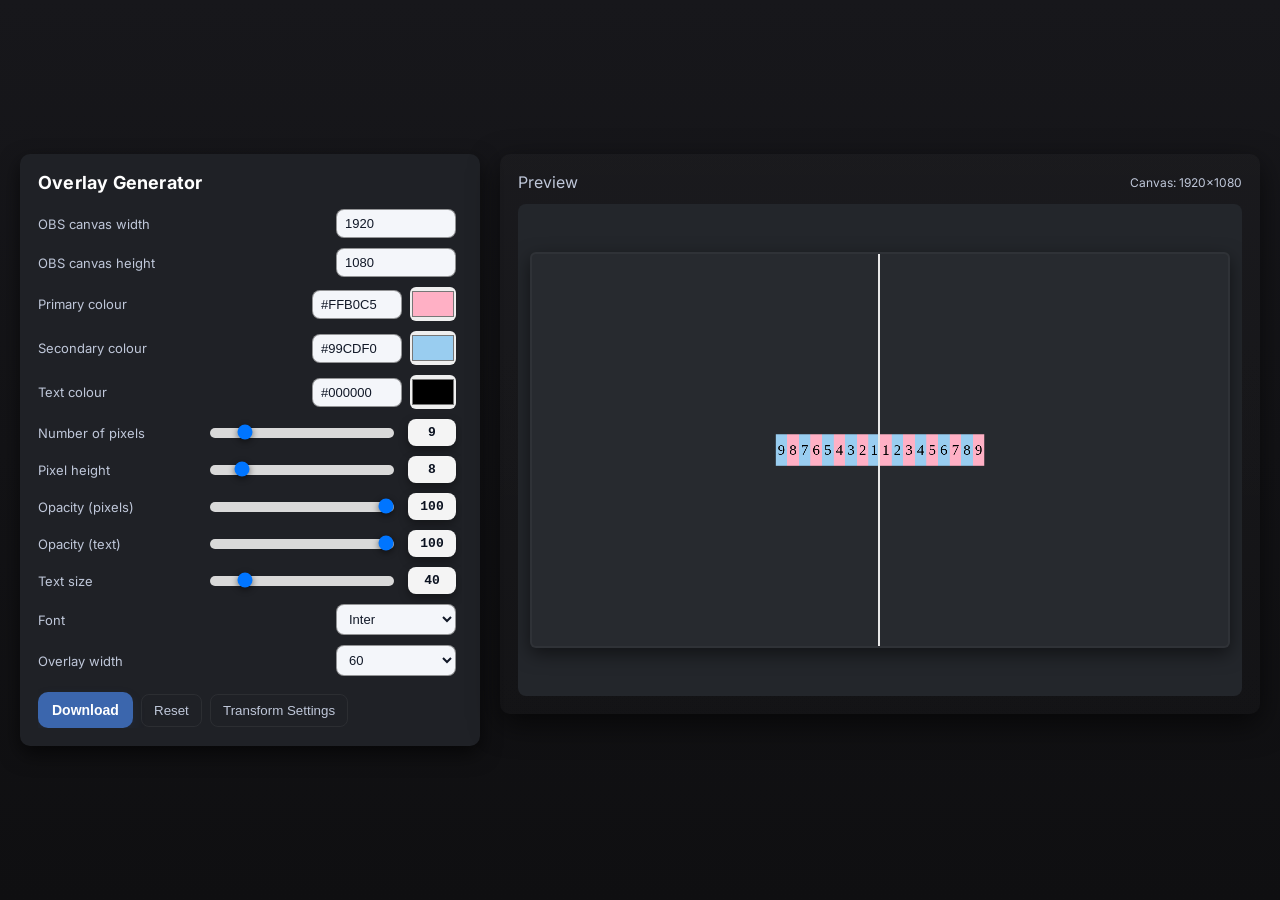
==== more-options/index.html @ 2d38989c "Fix number alignment" ====
<!DOCTYPE html>
<html lang="en">
  <head>
    <meta charset="utf-8" />
    <meta name="viewport" content="width=device-width,initial-scale=1" />
    <title>Overlay Generator</title>
    <link
      href="https://fonts.googleapis.com/css2?family=Inter:wght@300;400;600;700&family=Roboto:ital,wght@0,400;0,700;1,400&family=Oswald:wght@400;700&family=Montserrat:ital,wght@0,400;0,700;1,400&family=Open+Sans:ital,wght@0,400;0,700;1,400&family=Lato:ital,wght@0,400;0,700;1,400&family=JetBrains+Mono:wght@400;700&family=Poppins:ital,wght@0,400;0,700&family=Fira+Code:wght@400;700&family=Source+Sans+Pro:ital,wght@0,400;0,700&display=swap"
      rel="stylesheet"
    />
    <style>
      :root {
        --bg: #17171b;
        --panel: #1f2126;
        --muted: #bfc7d9;
        --accent: #3b66ad;
        --card: #23262b;
        --radius: 10px;
      }
      * { box-sizing: border-box; }
      html, body { height: 100%; }
      body {
        margin: 0;
        font-family: "Inter", system-ui, -apple-system, "Segoe UI", Roboto, "Helvetica Neue", Arial;
        background: linear-gradient(180deg, var(--bg), #0f0f11);
        color: var(--muted);
        -webkit-font-smoothing: antialiased;
        display: flex;
        align-items: stretch;
        padding: 20px;
        gap: 20px;
      }
      .app {
        width: 100%;
        display: grid;
        grid-template-columns: 460px 1fr;
        gap: 20px;
        align-items: start;
        margin: auto;
        max-width: 1400px;
      }
      .panel {
        background: var(--panel);
        border-radius: var(--radius);
        padding: 18px;
        box-shadow: 0 8px 20px rgba(0, 0, 0, 0.6);
        display: flex;
        flex-direction: column;
        gap: 12px;
        min-height: 560px;
      }
      .panel h2 { margin: 0 0 4px 0; color: #fff; font-size: 18px; letter-spacing: 0.2px; }
      .controls { display: flex; flex-direction: column; gap: 10px; overflow: auto; padding-right: 6px; }
      .row { display: flex; align-items: center; gap: 10px; justify-content: space-between; }
      label { font-size: 13px; color: var(--muted); min-width: 160px; }
      input[type="number"], input[type="text"], select {
        width: 120px;
        padding: 6px 8px;
        border-radius: 8px;
        border: 1px solid rgba(0, 0, 0, 0.4);
        background: #f4f6fa;
        color: #111827;
        font-size: 13px;
      }
	  #transformPanel span {
	    font-size: 13px;
	    color: var(--muted);
	  }

      .colour-wrap { display: flex; align-items: center; gap: 8px; }
      input[type="color"] { width: 46px; height: 34px; border-radius: 6px; padding: 0; border: 0; }
      input[type="text"].hex { width: 90px; }
      .slider-controls { display: flex; align-items: center; gap: 12px; width: 260px; }
      input[type="range"] { flex: 1; height: 10px; background: transparent; }
      input[type="range"]::-webkit-slider-runnable-track { height: 10px; border-radius: 10px; background: #d9d9d9; }
      input[type="range"]::-webkit-slider-thumb {
        -webkit-appearance: none;
        height: 18px;
        width: 18px;
        border-radius: 50%;
        background: var(--accent);
        margin-top: -4px;
        box-shadow: 0 2px 6px rgba(0, 0, 0, 0.45);
      }
      .value-badge {
        min-width: 48px;
        text-align: center;
        padding: 6px 8px;
        border-radius: 8px;
        background: rgba(255, 255, 255, 0.95);
        color: #0b1220;
        font-weight: 600;
        font-family: ui-monospace, SFMono-Regular, Menlo, Monaco, "Roboto Mono", "Courier New", monospace;
        font-size: 13px;
        box-shadow: 0 4px 10px rgba(0, 0, 0, 0.35);
      }

      button.primary {
        background: var(--accent);
        color: white;
        padding: 10px 14px;
        border-radius: 10px;
        border: none;
        font-weight: 600;
        cursor: pointer;
        font-size: 14px;

        transition: background-color 160ms ease, transform 160ms ease, box-shadow 160ms ease, color 160ms ease;
        will-change: transform, box-shadow;
        box-shadow: 0 6px 14px rgba(59,102,173,0.12);
      }

      button.primary:not(:disabled):hover,
      button.primary:not(:disabled):focus-visible {
        background-color: #2f5aa0;            
        transform: translateY(-2px);
        box-shadow: 0 10px 22px rgba(59,102,173,0.18);
        outline: none;
        color: #fff;
      }

      button.primary:not(:disabled):active {
        transform: translateY(0);
        box-shadow: 0 6px 12px rgba(59,102,173,0.12);
      }

      button.ghost {
        background: transparent;
        border: 1px solid rgba(255, 255, 255, 0.06);
        color: var(--muted);
        padding: 8px 12px;
        border-radius: 8px;
        cursor: pointer;

        transition: background-color 160ms ease, border-color 160ms ease, transform 160ms ease, color 160ms ease;
        will-change: transform, background-color;
      }

      button.ghost:not(:disabled):hover,
      button.ghost:not(:disabled):focus-visible {
        background-color: rgba(255,255,255,0.03);   
        border-color: rgba(255,255,255,0.12);      
        color: white;
        transform: translateY(-1px);
        outline: none;
      }

      button.ghost:not(:disabled):active {
        transform: translateY(0);
        background-color: rgba(255,255,255,0.02);
      }


      button:focus-visible {
        box-shadow: 0 0 0 3px rgba(59,102,173,0.18);
      }

      @media (prefers-reduced-motion: reduce) {
        button.primary,
        button.ghost {
          transition: none;
          transform: none;
        }
      }

      .preview {
        background: linear-gradient(180deg, rgba(255,255,255,0.02), rgba(255,255,255,0.01));
        border-radius: var(--radius);
        padding: 18px;
        display: flex;
        flex-direction: column;
        gap: 12px;
        min-height: 560px;
        align-items: stretch;
        box-shadow: 0 10px 30px rgba(0, 0, 0, 0.6);
      }
      .canvas-wrap {
        background: var(--card);
        border-radius: 8px;
        padding: 12px;
        flex: 1;
        display: flex;
        align-items: center;
        justify-content: center;
        overflow: hidden;
      }
      canvas {
        background: rgba(255, 255, 255, 0.02);
        border-radius: 6px;
        box-shadow: 0 6px 18px rgba(0, 0, 0, 0.5);
        width: 100%;
        height: auto;
        border: 2px solid rgba(255, 255, 255, 0.04);
      }
      .top-actions { display: flex; gap: 8px; align-items: center; }

	.modal {
	  position: fixed;
	  top: 0; left: 0;
	  width: 100%; height: 100%;
	  display: none;
	  align-items: center;
	  justify-content: center;
	  background: rgba(0,0,0,0.4);
	  backdrop-filter: blur(4px);
	  z-index: 1000;
	}
	
	.modal-content {
	  background: var(--panel);
	  padding: 20px;
	  border-radius: var(--radius);
	  min-width: 300px;
	  max-width: 400px;
	  color: var(--muted);
	  position: relative;
	  display: flex;
	  flex-direction: column;
	  gap: 8px;
	}
	
	.close-btn {
	  position: static; /* remove absolute positioning */
	  font-size: 20px;
	  background: transparent;
	  border: none;
	  color: var(--muted);
	  cursor: pointer;
	}
	.modal-header h3 {
	  color: #fff;
	  font-size: 18px;
	}


      .small { font-size: 12px; color: var(--muted); }
      @media (max-width: 900px) {
        .app { grid-template-columns: 1fr; }
        body { padding: 12px; }
      }
    </style>
  </head>

  <body>
	<div id="transformModal" class="modal">
	  <div class="modal-content">
	    <div class="modal-header" style="display:flex;justify-content:space-between;align-items:center;">
	      <h3 style="margin:0;">Transform Settings</h3>
	      <button id="closeModal" class="close-btn">&times;</button>
	    </div>
		<div id="transformModalPanel" style="display:flex; flex-direction: column; gap:8px;">
		  <span id="cropHorizontal">Left: 0 Right: 0</span>
		  <span id="cropVertical">Top: 0 Bottom: 0</span>
		</div>
	  </div>
	</div>
    <div class="app">
      <aside class="panel" aria-label="Controls">
        <h2>Overlay Generator</h2>
        <div class="controls">
          <div class="row">
            <label for="canvasWidth">OBS canvas width</label>
            <input type="number" id="canvasWidth" value="1920" min="1" />
          </div>

          <div class="row">
            <label for="canvasHeight">OBS canvas height</label>
            <input type="number" id="canvasHeight" value="1080" min="1" />
          </div>

          <div class="row">
            <label for="colour1">Primary colour</label>
            <div class="colour-wrap">
              <input type="text" id="colour1Text" class="hex" placeholder="#RRGGBB"/>
              <input type="color" id="colour1" value="#ffb0c5" />
            </div>
          </div>

          <div class="row">
            <label for="colour2">Secondary colour</label>
            <div class="colour-wrap">
              <input type="text" id="colour2Text" class="hex" placeholder="#RRGGBB"/>
              <input type="color" id="colour2" value="#99cdf0" />
            </div>
          </div>

          <div class="row">
            <label for="colourText">Text colour</label>
            <div class="colour-wrap">
              <input type="text" id="colourTextText" class="hex" placeholder="#RRGGBB"/>
              <input type="color" id="colourText" value="#000000" />
            </div>
          </div>

          <div class="row">
            <label for="pixelCount">Number of pixels</label>
            <div class="slider-controls">
              <input type="range" id="pixelCount" value="9" min="1" max="50" aria-label="Number of pixels"/>
              <div class="value-badge" id="pixelCountValue">9</div>
            </div>
          </div>

          <div class="row">
            <label for="pixelHeight">Pixel height</label>
            <div class="slider-controls">
              <input type="range" id="pixelHeight" value="8" min="1" max="50" aria-label="Pixel height"/>
              <div class="value-badge" id="pixelHeightValue">8</div>
            </div>
          </div>

          <div class="row">
            <label for="opacityPixels">Opacity (pixels)</label>
            <div class="slider-controls">
              <input type="range" id="opacityPixels" value="100" min="0" max="100" aria-label="Opacity pixels"/>
              <div class="value-badge" id="opacityPixelsValue">100</div>
            </div>
          </div>

          <div class="row">
            <label for="opacityText">Opacity (text)</label>
            <div class="slider-controls">
              <input type="range" id="opacityText" value="100" min="0" max="100" aria-label="Opacity text"/>
              <div class="value-badge" id="opacityTextValue">100</div>
            </div>
          </div>

          <div class="row">
            <label for="textSize">Text size</label>
            <div class="slider-controls">
              <input type="range" id="textSize" value="40" min="10" max="200" aria-label="Text size"/>
              <div class="value-badge" id="textSizeValue">40</div>
            </div>
          </div>

          <div class="row">
            <label for="fontStyle">Font</label>
            <select id="fontStyle">
              <option value="Inter-400">Inter</option>
              <option value="Inter-700">Inter Bold</option>
              <option value="Roboto-400">Roboto</option>
              <option value="Roboto-700">Roboto Bold</option>
              <option value="Roboto-400i">Roboto Italic</option>
              <option value="Oswald-400">Oswald</option>
              <option value="Oswald-700">Oswald Bold</option>
              <option value="Montserrat-400">Montserrat</option>
              <option value="Montserrat-700">Montserrat Bold</option>
              <option value="Open Sans-400">Open Sans</option>
              <option value="Lato-400">Lato</option>
              <option value="JetBrains Mono-400">JetBrains Mono</option>
              <option value="JetBrains Mono-700">JetBrains Mono Bold</option>
              <option value="Poppins-400">Poppins</option>
              <option value="Poppins-700">Poppins Bold</option>
              <option value="Fira Code-400">Fira Code</option>
              <option value="Fira Code-700">Fira Code Bold</option>
              <option value="Source Sans Pro-400">Source Sans Pro</option>
              <option value="Source Sans Pro-700">Source Sans Pro Bold</option>
            </select>
          </div>

          <div class="row">
            <label for="overlayWidth">Overlay width</label>
            <select id="overlayWidth">
              <option value="60" selected>60</option>
              <option value="30">30</option>
            </select>
          </div>

          <div style="display:flex;gap:8px;align-items:center;margin-top:6px;">
            <button class="primary" id="downloadBtn" onclick="downloadImage()" disabled>Download</button>
            <button class="ghost" id="resetBtn" type="button">Reset</button>
			<button class="ghost" id="toggleTransformBtn" type="button">Transform Settings</button>
          </div>
        </div>
      </aside>

      <main class="preview">
        <div class="top-actions">
          <div style="flex: 1">Preview</div>
          <div class="small">
            Canvas: <span id="currentCanvas">1920×1080</span>
          </div>
        </div>

        <div class="canvas-wrap">
          <canvas id="canvas" width="1280" height="720"></canvas>
        </div>
      </main>
    </div>

    <script>
      document.addEventListener("DOMContentLoaded", () => {
      let userChangedTextSize = false;
      let currentTextSize = 40;
      let targetTextSize = 40;
      
        const sliders = [
          { id: "pixelCount", valueEl: "pixelCountValue" },
          { id: "pixelHeight", valueEl: "pixelHeightValue" },
          { id: "opacityPixels", valueEl: "opacityPixelsValue" },
          { id: "opacityText", valueEl: "opacityTextValue" },
          { id: "textSize", valueEl: "textSizeValue" }
        ];

        const textSizeSlider = document.getElementById("textSize");
		if (textSizeSlider) {
		  textSizeSlider.addEventListener("input", () => {
		    userChangedTextSize = true;
		
		    const v = Number(textSizeSlider.value) || 40;
		
		    targetTextSize = v;
		    currentTextSize = v;
		

		    animationRunning = false;
		
		    const textSizeValue = document.getElementById("textSizeValue");
		    if (textSizeValue) textSizeValue.textContent = Math.round(v);
		    updateSliderBackground(textSizeSlider);
		
		    if (typeof generateImage === "function") generateImage();
		  });
		}

        
        function updateSliderBackground(slider) {
          const min = Number(slider.min || 0);
          const max = Number(slider.max || 100);
          const val = Number(slider.value || 0);
          const pct = ((val - min) / (max - min)) * 100;
          slider.style.background = `linear-gradient(90deg, var(--accent) ${pct}%, #d9d9d9 ${pct}%)`;
        }

		const fontSelect = document.getElementById('fontStyle');
		if (fontSelect) {
		  fontSelect.addEventListener('change', () => {
		    const fontStyle = getFontStyle();
		    const fontSpec = `${fontStyle.style} ${fontStyle.weight} 40px "${fontStyle.family}"`;
		    document.fonts.load(fontSpec).then(() => generateImage());
		  });
		}

    const overlayWidthSelect = document.getElementById('overlayWidth');
    if (overlayWidthSelect) {
      overlayWidthSelect.addEventListener('change', () => {
        if (typeof generateImage === 'function') generateImage();
      });
    }
		
		sliders.forEach((s) => {
		  const slider = document.getElementById(s.id);
		  const valueEl = document.getElementById(s.valueEl);
		  if (!slider || !valueEl) return;
		
		  valueEl.textContent = slider.value;
		  updateSliderBackground(slider);
		
		  slider.addEventListener("input", () => {
		    valueEl.textContent = slider.value;
		    updateSliderBackground(slider);
		
        function clamp(v, lo, hi) { return Math.max(lo, Math.min(hi, v)); }

        function mapFromPoints(h, points) {
          if (h >= points[0].h) return points[0].s;
          for (let i = 0; i < points.length - 1; i++) {
            const a = points[i], b = points[i + 1];
            if (h <= a.h && h >= b.h) {
              const t = (h - b.h) / (a.h - b.h);
              const size = b.s + t * (a.s - b.s);
              return Math.round(size);
            }
          }
          const last = points[points.length - 1];
          const prev = points[points.length - 2];
          const slope = (last.s - prev.s) / (last.h - prev.h);
          return Math.round(last.s + slope * (h - last.h));
        }

        function updateAutoTextSize() {
          if (userChangedTextSize) return;

          const pixelCountVal = Number(document.getElementById("pixelCount").value);
          const pixelHeightVal = Number(document.getElementById("pixelHeight").value);

          const defaultPoints = [
            { h: 8, s: 40 },
            { h: 7, s: 50 },
            { h: 5, s: 70 },
            { h: 2, s: 85 }
          ];

          const mapA = [
            { h: 8, s: 25 },
            { h: 7, s: 30 },
            { h: 5, s: 40 },
            { h: 2, s: 85 }
          ];

          const mapB = [
            { h: 8, s: 20 },
            { h: 7, s: 30 },
            { h: 5, s: 45 },
            { h: 2, s: 85 }
          ];

          if (pixelCountVal <= 9) {
            if (pixelHeightVal >= 8) {
              targetTextSize = 40;
            } else {
              targetTextSize = clamp(mapFromPoints(pixelHeightVal, defaultPoints), 1, 200);
            }
          } else if (pixelCountVal <= 19) {
            targetTextSize = clamp(mapFromPoints(pixelHeightVal, mapA), 1, 200);
          } else { 
            targetTextSize = clamp(mapFromPoints(pixelHeightVal, mapB), 1, 200);
          }

          animateTextSize();
        }



        if (slider.id === "pixelCount" || slider.id === "pixelHeight") {
          updateAutoTextSize();
        }

		
		    if (typeof generateImage === "function") generateImage();
		  });
		});


		let animationRunning = false;
		
		function animateTextSize() {
		  if (!animationRunning) {
		    animationRunning = true;
		
		    function step() {
		      const textSizeSlider = document.getElementById('textSize');
		      const textSizeValue = document.getElementById('textSizeValue');
		      const ease = 0.1;
		      currentTextSize += (targetTextSize - currentTextSize) * ease;
		
		      if (textSizeSlider && textSizeValue) {
		        textSizeSlider.value = Math.round(currentTextSize);
		        textSizeValue.textContent = Math.round(currentTextSize);
		        updateSliderBackground(textSizeSlider);
		      }
		
		      if (Math.abs(currentTextSize - targetTextSize) > 0.5) {
		        requestAnimationFrame(step);
		      } else {
		        currentTextSize = targetTextSize;
		        animationRunning = false;
		      }
		
		      if (typeof generateImage === "function") generateImage();
		    }
		
		    step();
		  }
		}

		
        const resetBtn = document.getElementById("resetBtn");
        if (resetBtn) {
          resetBtn.addEventListener("click", () => {
            document.getElementById("canvasWidth").value = 1920;
            document.getElementById("canvasHeight").value = 1080;

            const p = document.getElementById("pixelCount");
            if (p) { p.value = 9; document.getElementById("pixelCountValue").textContent = 9; updateSliderBackground(p); }

            const ph = document.getElementById("pixelHeight");
            if (ph) {
              ph.value = 8;
              document.getElementById("pixelHeightValue").textContent = 8;
              updateSliderBackground(ph);
            }

            const op = document.getElementById("opacityPixels");
            if (op) { op.value = 100; document.getElementById("opacityPixelsValue").textContent = 100; updateSliderBackground(op); }

            const ot = document.getElementById("opacityText");
            if (ot) { ot.value = 100; document.getElementById("opacityTextValue").textContent = 100; updateSliderBackground(ot); }

            const t = document.getElementById("textSize");
            if (t) { t.value = 40; document.getElementById("textSizeValue").textContent = 40; updateSliderBackground(t); }

            const fontSelect = document.getElementById("fontStyle");
            if (fontSelect) { fontSelect.value = "Inter-400"; }
            
            const c1 = document.getElementById("colour1"); if (c1) c1.value = "#ffb0c5";
            const c2 = document.getElementById("colour2"); if (c2) c2.value = "#99cdf0";
            const ct = document.getElementById("colourText"); if (ct) ct.value = "#000000";

            const overlayWidthSelect = document.getElementById("overlayWidth");
            if (overlayWidthSelect) { overlayWidthSelect.value = "60"; }

			updateCanvasLabel();
			  
            if (typeof generateImage === "function") generateImage();
            userChangedTextSize = false;

            resetBtn.blur();
          });
        }

		function updateCanvasLabel() {
		  const w = document.getElementById("canvasWidth").value || "0";
		  const h = document.getElementById("canvasHeight").value || "0";
		  const el = document.getElementById("currentCanvas");
		  if (el) el.textContent = w + "×" + h;
		  if (typeof generateImage === "function") generateImage();
		}

        ["canvasWidth","canvasHeight"].forEach((id) => document.getElementById(id).addEventListener("input", updateCanvasLabel));
        updateCanvasLabel();

        const colorPairs = [
          { txt: "colour1Text", pick: "colour1" },
          { txt: "colour2Text", pick: "colour2" },
          { txt: "colourTextText", pick: "colourText" },
        ];
        colorPairs.forEach(({ txt, pick }) => {
          const t = document.getElementById(txt);
          const p = document.getElementById(pick);
          if (!t || !p) return;

          t.value = p.value.toUpperCase();

          t.addEventListener("input", (e) => {
            const val = e.target.value.trim();
            if (/^#[0-9A-Fa-f]{6}$/.test(val)) {
              p.value = val;
              if (typeof generateImage === "function") generateImage();
            }
          });

          p.addEventListener("input", () => {
            t.value = p.value.toUpperCase();
            if (typeof generateImage === "function") generateImage();
          });
        });

        if (typeof generateImage === "function") generateImage();
      });

      function updateSliderBackground(slider) {
        const value = ((slider.value - slider.min)/(slider.max - slider.min))*100;
        slider.style.backgroundSize = value + '% 100%';
      }

      function getFontStyle() {
        const fontSelect = document.getElementById('fontStyle');
        if (!fontSelect) { return { family:'Consolas', weight:'400', style:'normal' }; }
        const [fontFamily, weightStyle] = fontSelect.value.split('-');
        let weight = '400';
        let style = 'normal';
        if (weightStyle && weightStyle.endsWith('i')) { weight = weightStyle.slice(0,-1); style='italic'; }
        else if (weightStyle) weight = weightStyle;
        return { family: fontFamily, weight: weight, style: style };
      }

      function generateImage() {
        var canvasWidth = parseInt(document.getElementById('canvasWidth').value,10);
        var canvasHeight = parseInt(document.getElementById('canvasHeight').value,10);
        var pixels = parseInt(document.getElementById('pixelCount').value,10);
        var color1 = (document.getElementById('colour1')||{}).value || '#ffb0c5';
        var color2 = (document.getElementById('colour2')||{}).value || '#99cdf0';
        var colorText = (document.getElementById('colourText')||{}).value || 'black';
        var opacityPixels = parseInt((document.getElementById('opacityPixels')||{}).value,10);
        if (isNaN(opacityPixels)) opacityPixels = 100;
        var opacityText = parseInt((document.getElementById('opacityText')||{}).value,10);
        if (isNaN(opacityText)) opacityText = 100;
        var pixelHeightPct = parseInt((document.getElementById('pixelHeight')||{}).value,10) || 8;
        const fontStyle = getFontStyle();

        const c1Text = document.getElementById('colour1Text');
        const c2Text = document.getElementById('colour2Text');
        const cTextText = document.getElementById('colourTextText');
        if (c1Text) c1Text.value = color1.toUpperCase();
        if (c2Text) c2Text.value = color2.toUpperCase();
        if (cTextText) cTextText.value = colorText.toUpperCase();

        var canvas = document.getElementById('canvas');
        if (!canvas) return;
        canvas.width = canvasWidth;
        canvas.height = canvasHeight;
        var ctx = canvas.getContext('2d');
        if (canvasWidth<=0||canvasHeight<=0) return;

        ctx.clearRect(0,0,canvas.width,canvas.height);
        ctx.globalAlpha = 0;
        ctx.fillStyle='white';
        ctx.fillRect(0,0,canvas.width,canvas.height);
        ctx.globalAlpha = 1;

        const blocksWide = parseInt((document.getElementById('overlayWidth')||{}).value, 10) || 60;
        const pixelWidth = Math.max(1, canvasWidth / blocksWide);

        const pixelHeight = Math.max(1, Math.round((canvasHeight * pixelHeightPct)/100));
        const pixelY = Math.round(canvasHeight/2 - pixelHeight/2);

        const textSizeInput = parseInt((document.getElementById('textSize')||{}).value, 10) || 40;

        let desiredFontSize;
        if (pixelHeightPct >= 8) {
          desiredFontSize = textSizeInput; 
        } else {
          const textSizePercent = textSizeInput / 100;
          desiredFontSize = Math.max(1, Math.round(pixelHeight * textSizePercent));
        }

        function setFont(size){ ctx.font = `${fontStyle.style} ${fontStyle.weight} ${size}px "${fontStyle.family}"`; }


        const sampleText = Math.max(Math.abs(pixels),1).toString();
        setFont(desiredFontSize);
        let textWidth = ctx.measureText(sampleText).width;
        const maxAllowedWidth = Math.max(pixelWidth-10,6);
        const fontSize = Math.max(1,Math.floor(desiredFontSize));
        setFont(fontSize);

        for(let i=-pixels;i<pixels;i++){
          var pixelX = canvasWidth/2 + i*pixelWidth;
          ctx.globalAlpha = opacityPixels/100;
          ctx.fillStyle = (Math.abs(i%2)===1) ? color2 : color1;
          ctx.fillRect(pixelX, pixelY, pixelWidth, pixelHeight);

          var num = i<0?Math.abs(i):i+1;
          ctx.globalAlpha = opacityText/100;
          setFont(fontSize);
          ctx.fillStyle = colorText;
          ctx.textAlign = 'center';
          ctx.textBaseline = 'alphabetic';
          const metrics = ctx.measureText(num);
          const textHeight = metrics.actualBoundingBoxAscent + metrics.actualBoundingBoxDescent;
          const textY = pixelY + pixelHeight/2 + metrics.actualBoundingBoxAscent - textHeight/2;
          ctx.fillText(num, pixelX + pixelWidth/2, textY);
        }

        ctx.globalAlpha = 1;

        var crosshairWidth = 0.003125*canvasWidth;
        var crosshairHeight = canvasHeight;
        var crosshairX = canvasWidth/2 - crosshairWidth;
        var crosshairY = 0;
        ctx.fillStyle = '#e8e8e8';
        ctx.fillRect(crosshairX, crosshairY, crosshairWidth, crosshairHeight);

        const dl = document.getElementById('downloadBtn');
        if(dl) dl.disabled = false;

    const CENTER_WIDTH = blocksWide;
    const CENTER_HEIGHT = 580;

    const left = Math.max(0, Math.round((canvasWidth - CENTER_WIDTH) / 2));
    const right = left;
    const top = Math.max(0, Math.round((canvasHeight - CENTER_HEIGHT) / 2));
    const bottom = top; 
		
		const hEl = document.getElementById('cropHorizontal');
		const vEl = document.getElementById('cropVertical');
		
		if (hEl) hEl.textContent = `Left: ${left} Right: ${right}`;
		if (vEl) vEl.textContent = `Top: ${top} Bottom: ${bottom}`;

      }

      function downloadImage() {
        var canvas = document.getElementById('canvas');
        if(!canvas) return;
        var link = document.createElement('a');
        link.href = canvas.toDataURL();
        link.download = 'overlay.png';
        link.click();
      }

      const toggleBtn = document.getElementById('toggleTransformBtn');
      const transformModal = document.getElementById('transformModal');
      const closeModal = document.getElementById('closeModal');

      if (toggleBtn && transformModal) {
        toggleBtn.addEventListener('click', () => {
          transformModal.style.display = 'flex';
        });
      }

      if (closeModal && transformModal) {
        closeModal.addEventListener('click', () => {
          transformModal.style.display = 'none';
        });
      }

      transformModal.addEventListener('click', (e) => {
        if (e.target === transformModal) transformModal.style.display = 'none';
      });
    </script>
  </body>
</html>
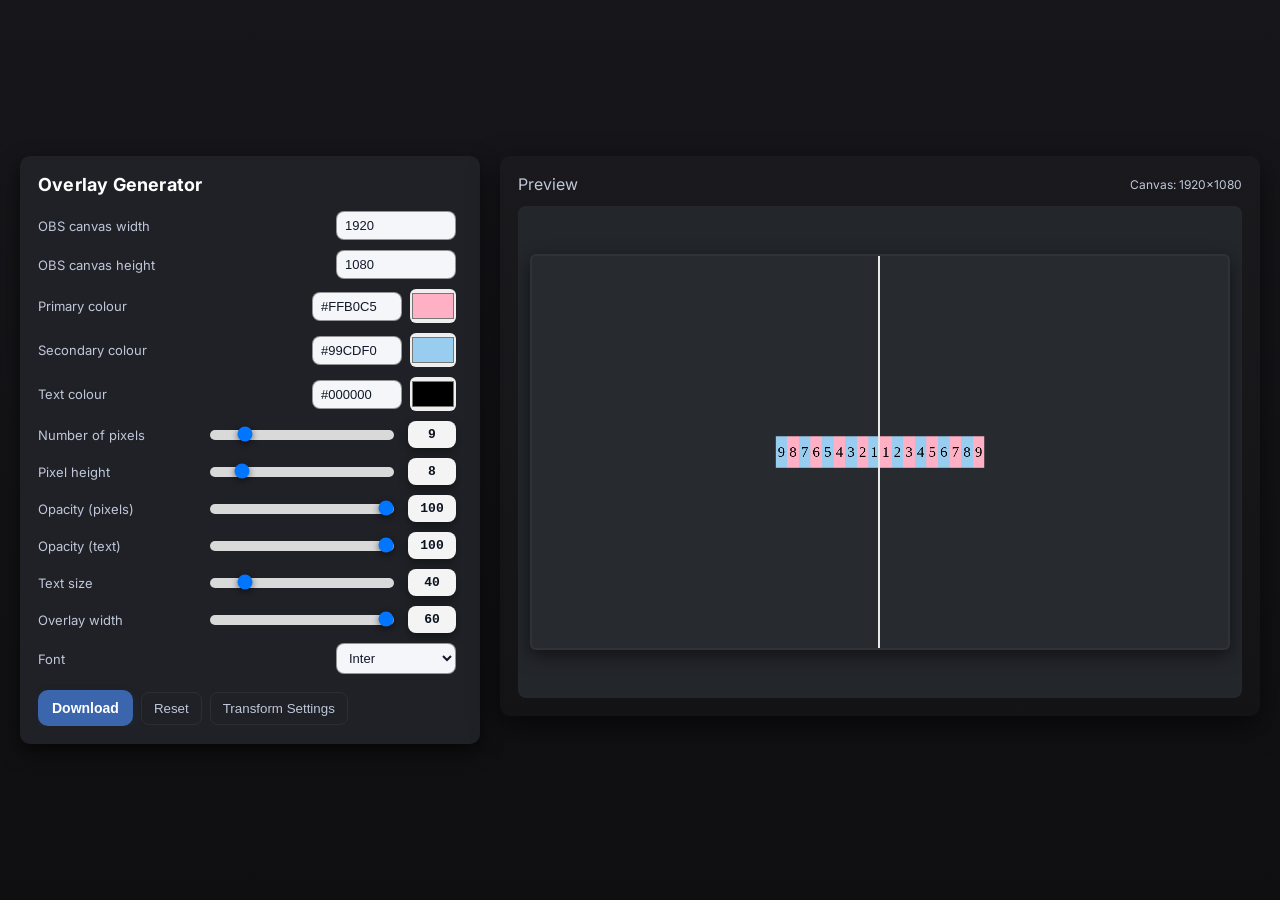
==== commit 28db5840: "Change overlay width option to slider" ====
--- a/more-options/index.html
+++ b/more-options/index.html
@@ -105,23 +105,14 @@
         cursor: pointer;
         font-size: 14px;
 
-        transition: background-color 160ms ease, transform 160ms ease, box-shadow 160ms ease, color 160ms ease;
-        will-change: transform, box-shadow;
         box-shadow: 0 6px 14px rgba(59,102,173,0.12);
       }
 
       button.primary:not(:disabled):hover,
       button.primary:not(:disabled):focus-visible {
-        background-color: #2f5aa0;            
-        transform: translateY(-2px);
-        box-shadow: 0 10px 22px rgba(59,102,173,0.18);
+        background-color: #2f5aa0;
         outline: none;
         color: #fff;
-      }
-
-      button.primary:not(:disabled):active {
-        transform: translateY(0);
-        box-shadow: 0 6px 12px rgba(59,102,173,0.12);
       }
 
       button.ghost {
@@ -131,36 +122,18 @@
         padding: 8px 12px;
         border-radius: 8px;
         cursor: pointer;
-
-        transition: background-color 160ms ease, border-color 160ms ease, transform 160ms ease, color 160ms ease;
-        will-change: transform, background-color;
       }
 
       button.ghost:not(:disabled):hover,
       button.ghost:not(:disabled):focus-visible {
-        background-color: rgba(255,255,255,0.03);   
-        border-color: rgba(255,255,255,0.12);      
+        background-color: rgba(255,255,255,0.03);
+        border-color: rgba(255,255,255,0.12);
         color: white;
-        transform: translateY(-1px);
         outline: none;
       }
-
-      button.ghost:not(:disabled):active {
-        transform: translateY(0);
-        background-color: rgba(255,255,255,0.02);
-      }
-
 
       button:focus-visible {
         box-shadow: 0 0 0 3px rgba(59,102,173,0.18);
-      }
-
-      @media (prefers-reduced-motion: reduce) {
-        button.primary,
-        button.ghost {
-          transition: none;
-          transform: none;
-        }
       }
 
       .preview {
@@ -220,7 +193,7 @@
 	}
 	
 	.close-btn {
-	  position: static; /* remove absolute positioning */
+	  position: static; 
 	  font-size: 20px;
 	  background: transparent;
 	  border: none;
@@ -329,6 +302,14 @@
             <div class="slider-controls">
               <input type="range" id="textSize" value="40" min="10" max="200" aria-label="Text size"/>
               <div class="value-badge" id="textSizeValue">40</div>
+            </div>
+          </div>
+
+          <div class="row">
+            <label for="overlayWidth">Overlay width</label>
+            <div class="slider-controls">
+              <input type="range" id="overlayWidth" value="60" min="10" max="60" aria-label="Overlay width"/>
+              <div class="value-badge" id="overlayWidthValue">60</div>
             </div>
           </div>
 
@@ -357,14 +338,6 @@
             </select>
           </div>
 
-          <div class="row">
-            <label for="overlayWidth">Overlay width</label>
-            <select id="overlayWidth">
-              <option value="60" selected>60</option>
-              <option value="30">30</option>
-            </select>
-          </div>
-
           <div style="display:flex;gap:8px;align-items:center;margin-top:6px;">
             <button class="primary" id="downloadBtn" onclick="downloadImage()" disabled>Download</button>
             <button class="ghost" id="resetBtn" type="button">Reset</button>
@@ -398,7 +371,8 @@
           { id: "pixelHeight", valueEl: "pixelHeightValue" },
           { id: "opacityPixels", valueEl: "opacityPixelsValue" },
           { id: "opacityText", valueEl: "opacityTextValue" },
-          { id: "textSize", valueEl: "textSizeValue" }
+          { id: "textSize", valueEl: "textSizeValue" },
+          { id: "overlayWidth", valueEl: "overlayWidthValue" }
         ];
 
         const textSizeSlider = document.getElementById("textSize");
@@ -439,13 +413,6 @@
 		    document.fonts.load(fontSpec).then(() => generateImage());
 		  });
 		}
-
-    const overlayWidthSelect = document.getElementById('overlayWidth');
-    if (overlayWidthSelect) {
-      overlayWidthSelect.addEventListener('change', () => {
-        if (typeof generateImage === 'function') generateImage();
-      });
-    }
 		
 		sliders.forEach((s) => {
 		  const slider = document.getElementById(s.id);
@@ -596,8 +563,13 @@
             const c2 = document.getElementById("colour2"); if (c2) c2.value = "#99cdf0";
             const ct = document.getElementById("colourText"); if (ct) ct.value = "#000000";
 
-            const overlayWidthSelect = document.getElementById("overlayWidth");
-            if (overlayWidthSelect) { overlayWidthSelect.value = "60"; }
+            const overlayWidthSlider = document.getElementById("overlayWidth");
+            if (overlayWidthSlider) {
+              overlayWidthSlider.value = 60;
+              const overlayWidthValue = document.getElementById("overlayWidthValue");
+              if (overlayWidthValue) overlayWidthValue.textContent = 60;
+              updateSliderBackground(overlayWidthSlider);
+            }
 
 			updateCanvasLabel();
 			  
